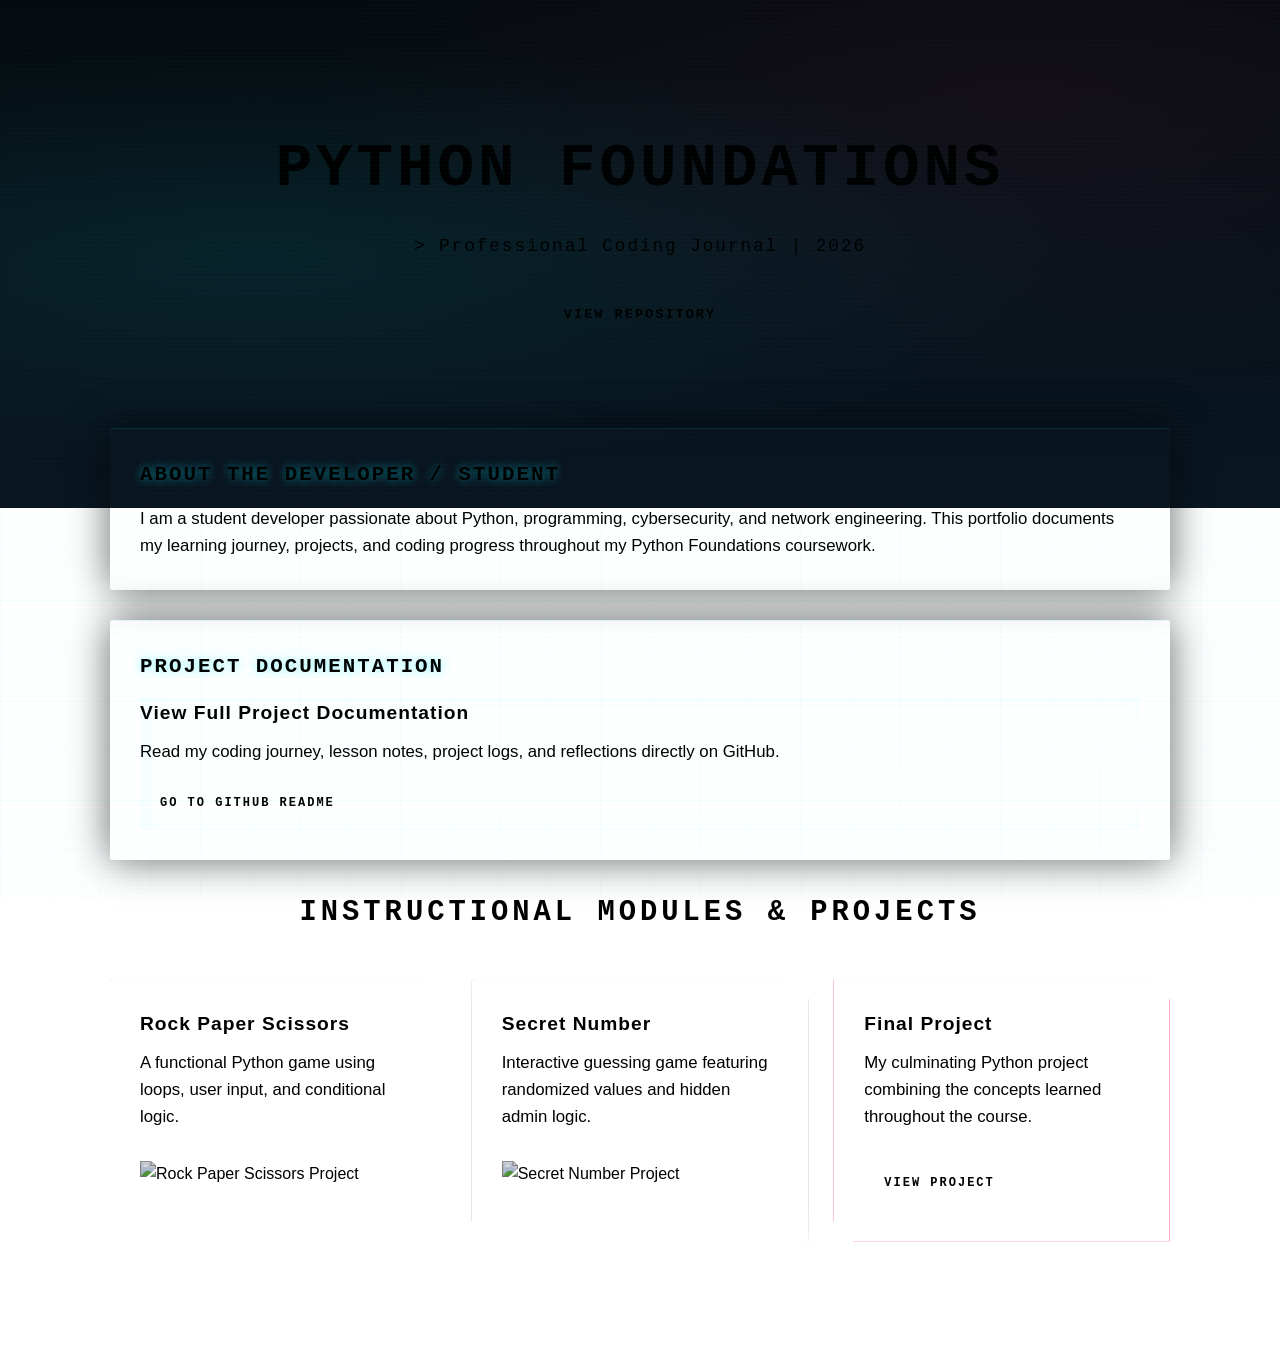
==== index.html @ 59d18d51 "rename Omar.html to index.html" ====
<!DOCTYPE html>
<html lang="en">
<head>
    <meta charset="UTF-8">
    <meta name="viewport" content="width=device-width, initial-scale=1.0">
    <title>Python Foundations Portfolio</title>

    <!-- CSS File -->
    <link rel="stylesheet" href="style.css">
</head>

<body>

    <!-- ================= HERO SECTION ================= -->

    <section class="hero">

        <h1>Python Foundations</h1>

        <p>
            Professional Coding Journal | 2026
        </p>

        <a href="https://github.com/NotProish/Python-learning-class"
           target="_blank"
           class="btn">

           View Repository

        </a>

    </section>

    <!-- ================= MAIN CONTENT ================= -->

    <main class="container">

        <!-- ABOUT SECTION -->

        <section class="card">

            <h2>About the Developer / Student</h2>

            <p>
                I am a student developer passionate about Python,
                programming, cybersecurity, and network engineering.
                This portfolio documents my learning journey,
                projects, and coding progress throughout my
                Python Foundations coursework.
            </p>

        </section>

        <!-- DOCUMENTATION SECTION -->

        <section class="card" id="readme-container">

            <h2>Project Documentation</h2>

            <a href="https://github.com/NotProish/Python-learning-class/blob/main/github/Python-learning-class/README.md"
               target="_blank"
               class="documentation-card">

                <h3>View Full Project Documentation</h3>

                <p>
                    Read my coding journey, lesson notes,
                    project logs, and reflections directly
                    on GitHub.
                </p>

                <span class="btn-small">
                    Go to GitHub README
                </span>

            </a>

        </section>

        <!-- PROJECTS SECTION -->

        <h2 class="section-title">
            Instructional Modules & Projects
        </h2>

        <div class="project-grid">

            <!-- PROJECT 1 -->

            <a href="images/rockpaper.png"
               target="_blank"
               class="card project-card">

                <h3>Rock Paper Scissors</h3>

                <p>
                    A functional Python game using loops,
                    user input, and conditional logic.
                </p>

                <img src="images/rockpaper.png"
                     alt="Rock Paper Scissors Project"
                     class="project-img">

            </a>

            <!-- PROJECT 2 -->

            <a href="images/secretnumber.png"
               target="_blank"
               class="card project-card">

                <h3>Secret Number</h3>

                <p>
                    Interactive guessing game featuring
                    randomized values and hidden admin logic.
                </p>

                <img src="images/secretnumber.png"
                     alt="Secret Number Project"
                     class="project-img">

            </a>

            <!-- FINAL PROJECT -->

            <a href="https://github.com/NotProish/Python-learning-class/tree/main/github/Python-learning-class"
               target="_blank"
               class="card project-card final-project">

                <h3>Final Project</h3>

                <p>
                    My culminating Python project combining
                    the concepts learned throughout the course.
                </p>

                <span class="btn-small">
                    View Project
                </span>

            </a>

        </div>

    </main>

</body>
</html>
---- style.css ----
· CSS
/* =========================
   IMPORTS
========================= */
 
@import url('https://fonts.googleapis.com/css2?family=Share+Tech+Mono&family=Orbitron:wght@400;700;900&family=Rajdhani:wght@400;600;700&display=swap');
 
/* =========================
   CSS VARIABLES
========================= */
 
:root {
    --bg-primary: #050a0e;
    --bg-secondary: #0a1520;
    --bg-card: #0d1b2a;
    --accent-cyan: #00f5ff;
    --accent-green: #39ff14;
    --accent-pink: #ff2d78;
    --accent-dim: #00b8c4;
    --text-primary: #e0f7fa;
    --text-secondary: #7ecfd4;
    --text-muted: #3a6b70;
    --border-glow: rgba(0, 245, 255, 0.3);
    --border-subtle: rgba(0, 245, 255, 0.1);
    --glow-cyan: 0 0 8px #00f5ff, 0 0 20px rgba(0,245,255,0.3);
    --glow-green: 0 0 8px #39ff14, 0 0 20px rgba(57,255,20,0.3);
    --glow-pink: 0 0 8px #ff2d78, 0 0 20px rgba(255,45,120,0.3);
}
 
/* =========================
   GLOBAL STYLES
========================= */
 
* {
    margin: 0;
    padding: 0;
    box-sizing: border-box;
}
 
body {
    font-family: 'Rajdhani', sans-serif;
    background: var(--bg-primary);
    color: var(--text-primary);
    line-height: 1.6;
    overflow-x: hidden;
}
 
/* Scanline overlay effect */
body::before {
    content: '';
    position: fixed;
    top: 0; left: 0;
    width: 100%; height: 100%;
    background: repeating-linear-gradient(
        0deg,
        transparent,
        transparent 2px,
        rgba(0, 245, 255, 0.015) 2px,
        rgba(0, 245, 255, 0.015) 4px
    );
    pointer-events: none;
    z-index: 9999;
}
 
/* Grid background */
body::after {
    content: '';
    position: fixed;
    top: 0; left: 0;
    width: 100%; height: 100%;
    background-image:
        linear-gradient(rgba(0, 245, 255, 0.04) 1px, transparent 1px),
        linear-gradient(90deg, rgba(0, 245, 255, 0.04) 1px, transparent 1px);
    background-size: 50px 50px;
    pointer-events: none;
    z-index: 0;
}
 
/* =========================
   HERO SECTION
========================= */
 
.hero {
    position: relative;
    background:
        radial-gradient(ellipse at 20% 50%, rgba(0, 245, 255, 0.08) 0%, transparent 60%),
        radial-gradient(ellipse at 80% 20%, rgba(255, 45, 120, 0.06) 0%, transparent 50%),
        linear-gradient(180deg, #050a0e 0%, #0a1520 100%);
    color: var(--text-primary);
    text-align: center;
    padding: 120px 20px 160px;
    border-bottom: 1px solid var(--border-subtle);
    overflow: hidden;
    z-index: 1;
}
 
/* Animated corner brackets */
.hero::before {
    content: '';
    position: absolute;
    top: 20px; left: 20px;
    width: 60px; height: 60px;
    border-top: 2px solid var(--accent-cyan);
    border-left: 2px solid var(--accent-cyan);
    box-shadow: var(--glow-cyan);
    animation: pulse-border 3s ease-in-out infinite;
}
 
.hero::after {
    content: '';
    position: absolute;
    bottom: 20px; right: 20px;
    width: 60px; height: 60px;
    border-bottom: 2px solid var(--accent-pink);
    border-right: 2px solid var(--accent-pink);
    box-shadow: var(--glow-pink);
    animation: pulse-border 3s ease-in-out infinite 1.5s;
}
 
@keyframes pulse-border {
    0%, 100% { opacity: 1; }
    50% { opacity: 0.4; }
}
 
.hero h1 {
    font-family: 'Orbitron', monospace;
    font-size: 3.8rem;
    font-weight: 900;
    margin-bottom: 15px;
    letter-spacing: 4px;
    text-transform: uppercase;
    color: var(--accent-cyan);
    text-shadow: var(--glow-cyan);
    animation: glitch-text 6s infinite;
}
 
@keyframes glitch-text {
    0%, 90%, 100% {
        text-shadow: var(--glow-cyan);
        transform: translate(0);
    }
    92% {
        text-shadow: -2px 0 var(--accent-pink), 2px 0 var(--accent-green);
        transform: translate(2px, 0);
    }
    94% {
        text-shadow: 2px 0 var(--accent-pink), -2px 0 var(--accent-green);
        transform: translate(-2px, 0);
    }
    96% {
        text-shadow: var(--glow-cyan);
        transform: translate(0);
    }
}
 
.hero p {
    font-family: 'Share Tech Mono', monospace;
    font-size: 1.1rem;
    color: var(--text-secondary);
    margin-bottom: 30px;
    letter-spacing: 2px;
}
 
.hero p::before {
    content: '> ';
    color: var(--accent-green);
}
 
/* =========================
   BUTTONS
========================= */
 
.btn,
.btn-small {
    display: inline-block;
    text-decoration: none;
    font-weight: 700;
    transition: all 0.3s ease;
    font-family: 'Orbitron', monospace;
    text-transform: uppercase;
    letter-spacing: 2px;
    position: relative;
    overflow: hidden;
}
 
.btn {
    background: transparent;
    color: var(--accent-cyan);
    padding: 14px 32px;
    border: 1px solid var(--accent-cyan);
    border-radius: 2px;
    font-size: 0.85rem;
    box-shadow: var(--glow-cyan), inset 0 0 20px rgba(0,245,255,0.05);
}
 
.btn::before {
    content: '';
    position: absolute;
    top: 0; left: -100%;
    width: 100%; height: 100%;
    background: linear-gradient(90deg, transparent, rgba(0,245,255,0.2), transparent);
    transition: left 0.5s ease;
}
 
.btn:hover::before {
    left: 100%;
}
 
.btn:hover {
    background: rgba(0, 245, 255, 0.1);
    box-shadow: var(--glow-cyan), inset 0 0 30px rgba(0,245,255,0.1);
    transform: translateY(-3px);
    color: white;
}
 
.btn-small {
    margin-top: 18px;
    padding: 10px 20px;
    background: transparent;
    color: var(--accent-green);
    border: 1px solid var(--accent-green);
    border-radius: 2px;
    font-size: 0.75rem;
    box-shadow: var(--glow-green);
}
 
.btn-small:hover {
    background: rgba(57, 255, 20, 0.1);
    transform: translateY(-2px);
    color: white;
}
 
/* =========================
   MAIN CONTAINER
========================= */
 
.container {
    max-width: 1100px;
    margin: -80px auto 80px;
    padding: 0 20px;
    position: relative;
    z-index: 1;
}
 
/* =========================
   CARD STYLING
========================= */
 
.card {
    background: var(--bg-card);
    border-radius: 2px;
    padding: 30px;
    margin-bottom: 30px;
    border: 1px solid var(--border-subtle);
    border-top: 1px solid var(--border-glow);
    box-shadow:
        0 0 40px rgba(0,0,0,0.6),
        inset 0 1px 0 rgba(0,245,255,0.1);
    transition: all 0.3s ease;
    position: relative;
    overflow: hidden;
}
 
/* Animated top bar */
.card::before {
    content: '';
    position: absolute;
    top: 0; left: -100%;
    width: 100%; height: 1px;
    background: linear-gradient(90deg, transparent, var(--accent-cyan), transparent);
    animation: scan-line 4s linear infinite;
}
 
@keyframes scan-line {
    0% { left: -100%; }
    100% { left: 100%; }
}
 
.card:hover {
    border-color: var(--border-glow);
    box-shadow:
        0 0 60px rgba(0,0,0,0.8),
        0 0 20px rgba(0,245,255,0.1),
        inset 0 1px 0 rgba(0,245,255,0.2);
    transform: translateY(-4px);
}
 
/* =========================
   TYPOGRAPHY
========================= */
 
h1, h2, h3 {
    font-weight: 700;
}
 
h2 {
    font-family: 'Orbitron', monospace;
    margin-bottom: 15px;
    color: var(--accent-cyan);
    text-shadow: 0 0 10px rgba(0,245,255,0.5);
    letter-spacing: 2px;
    text-transform: uppercase;
    font-size: 1.3rem;
}
 
h3 {
    font-family: 'Rajdhani', sans-serif;
    margin-bottom: 10px;
    color: var(--text-primary);
    font-size: 1.2rem;
    letter-spacing: 1px;
}
 
p {
    color: var(--text-secondary);
    font-size: 1.05rem;
}
 
.section-title {
    margin: 10px 0 30px;
    text-align: center;
    font-size: 1.8rem;
    font-family: 'Orbitron', monospace;
    color: var(--accent-cyan);
    text-shadow: var(--glow-cyan);
    text-transform: uppercase;
    letter-spacing: 4px;
    position: relative;
}
 
.section-title::after {
    content: '';
    display: block;
    width: 80px;
    height: 1px;
    background: linear-gradient(90deg, transparent, var(--accent-cyan), transparent);
    margin: 12px auto 0;
    box-shadow: var(--glow-cyan);
}
 
/* =========================
   DOCUMENTATION CARD
========================= */
 
.documentation-card {
    display: block;
    text-decoration: none;
    color: inherit;
    border-left: 3px solid var(--accent-cyan);
    background: var(--bg-card);
    box-shadow: inset 4px 0 20px rgba(0,245,255,0.05);
}
 
.documentation-card:hover {
    background: rgba(0, 245, 255, 0.03);
    border-left-color: var(--accent-green);
    box-shadow: inset 4px 0 20px rgba(57,255,20,0.05), var(--glow-cyan);
}
 
/* =========================
   PROJECT GRID
========================= */
 
.project-grid {
    display: grid;
    grid-template-columns: repeat(auto-fit, minmax(300px, 1fr));
    gap: 25px;
}
 
/* =========================
   PROJECT CARDS
========================= */
 
.project-card {
    text-decoration: none;
    color: inherit;
    overflow: hidden;
    clip-path: polygon(0 0, calc(100% - 20px) 0, 100% 20px, 100% 100%, 20px 100%, 0 calc(100% - 20px));
}
 
.project-card:hover {
    transform: translateY(-8px);
    box-shadow:
        0 20px 60px rgba(0,0,0,0.8),
        0 0 30px rgba(0,245,255,0.15);
    border-color: rgba(0,245,255,0.4);
}
 
.project-card p {
    margin-bottom: 15px;
    color: var(--text-secondary);
}
 
/* =========================
   PROJECT IMAGES
========================= */
 
.project-img {
    width: 100%;
    height: 200px;
    object-fit: cover;
    border-radius: 0;
    border: 1px solid var(--border-subtle);
    margin-top: 15px;
    transition: transform 0.4s ease, filter 0.4s ease;
    filter: brightness(0.85) saturate(0.9);
}
 
.project-card:hover .project-img {
    transform: scale(1.04);
    filter: brightness(1) saturate(1.1);
}
 
/* =========================
   FINAL PROJECT SPECIAL
========================= */
 
.final-project {
    border: 1px solid rgba(255, 45, 120, 0.4);
    border-top: 1px solid var(--accent-pink);
    background: linear-gradient(135deg, var(--bg-card) 0%, rgba(255,45,120,0.04) 100%);
}
 
.final-project::before {
    background: linear-gradient(90deg, transparent, var(--accent-pink), transparent);
}
 
.final-project h3 {
    color: var(--accent-pink);
    text-shadow: var(--glow-pink);
}
 
.final-project .btn-small {
    color: var(--accent-pink);
    border-color: var(--accent-pink);
    box-shadow: var(--glow-pink);
}
 
.final-project .btn-small:hover {
    background: rgba(255, 45, 120, 0.1);
}
 
/* =========================
   SCROLLBAR
========================= */
 
::-webkit-scrollbar {
    width: 6px;
}
 
::-webkit-scrollbar-track {
    background: var(--bg-primary);
}
 
::-webkit-scrollbar-thumb {
    background: var(--accent-dim);
    box-shadow: var(--glow-cyan);
}
 
/* =========================
   SELECTION
========================= */
 
::selection {
    background: rgba(0, 245, 255, 0.25);
    color: white;
}
 
/* =========================
   RESPONSIVE DESIGN
========================= */
 
@media (max-width: 768px) {
    .hero {
        padding: 100px 20px 140px;
    }
 
    .hero h1 {
        font-size: 2.4rem;
        letter-spacing: 2px;
    }
 
    .hero p {
        font-size: 0.95rem;
    }
 
    .container {
        margin-top: -60px;
    }
 
    .card {
        padding: 22px;
    }
 
    .section-title {
        font-size: 1.4rem;
        letter-spacing: 2px;
    }
 
    h2 {
        font-size: 1.1rem;
    }
}
 
@media (max-width: 500px) {
    .hero h1 {
        font-size: 1.8rem;
    }
 
    .btn {
        width: 100%;
        max-width: 260px;
    }
 
    .project-img {
        height: 160px;
    }
 
    .project-card {
        clip-path: none;
    }
}
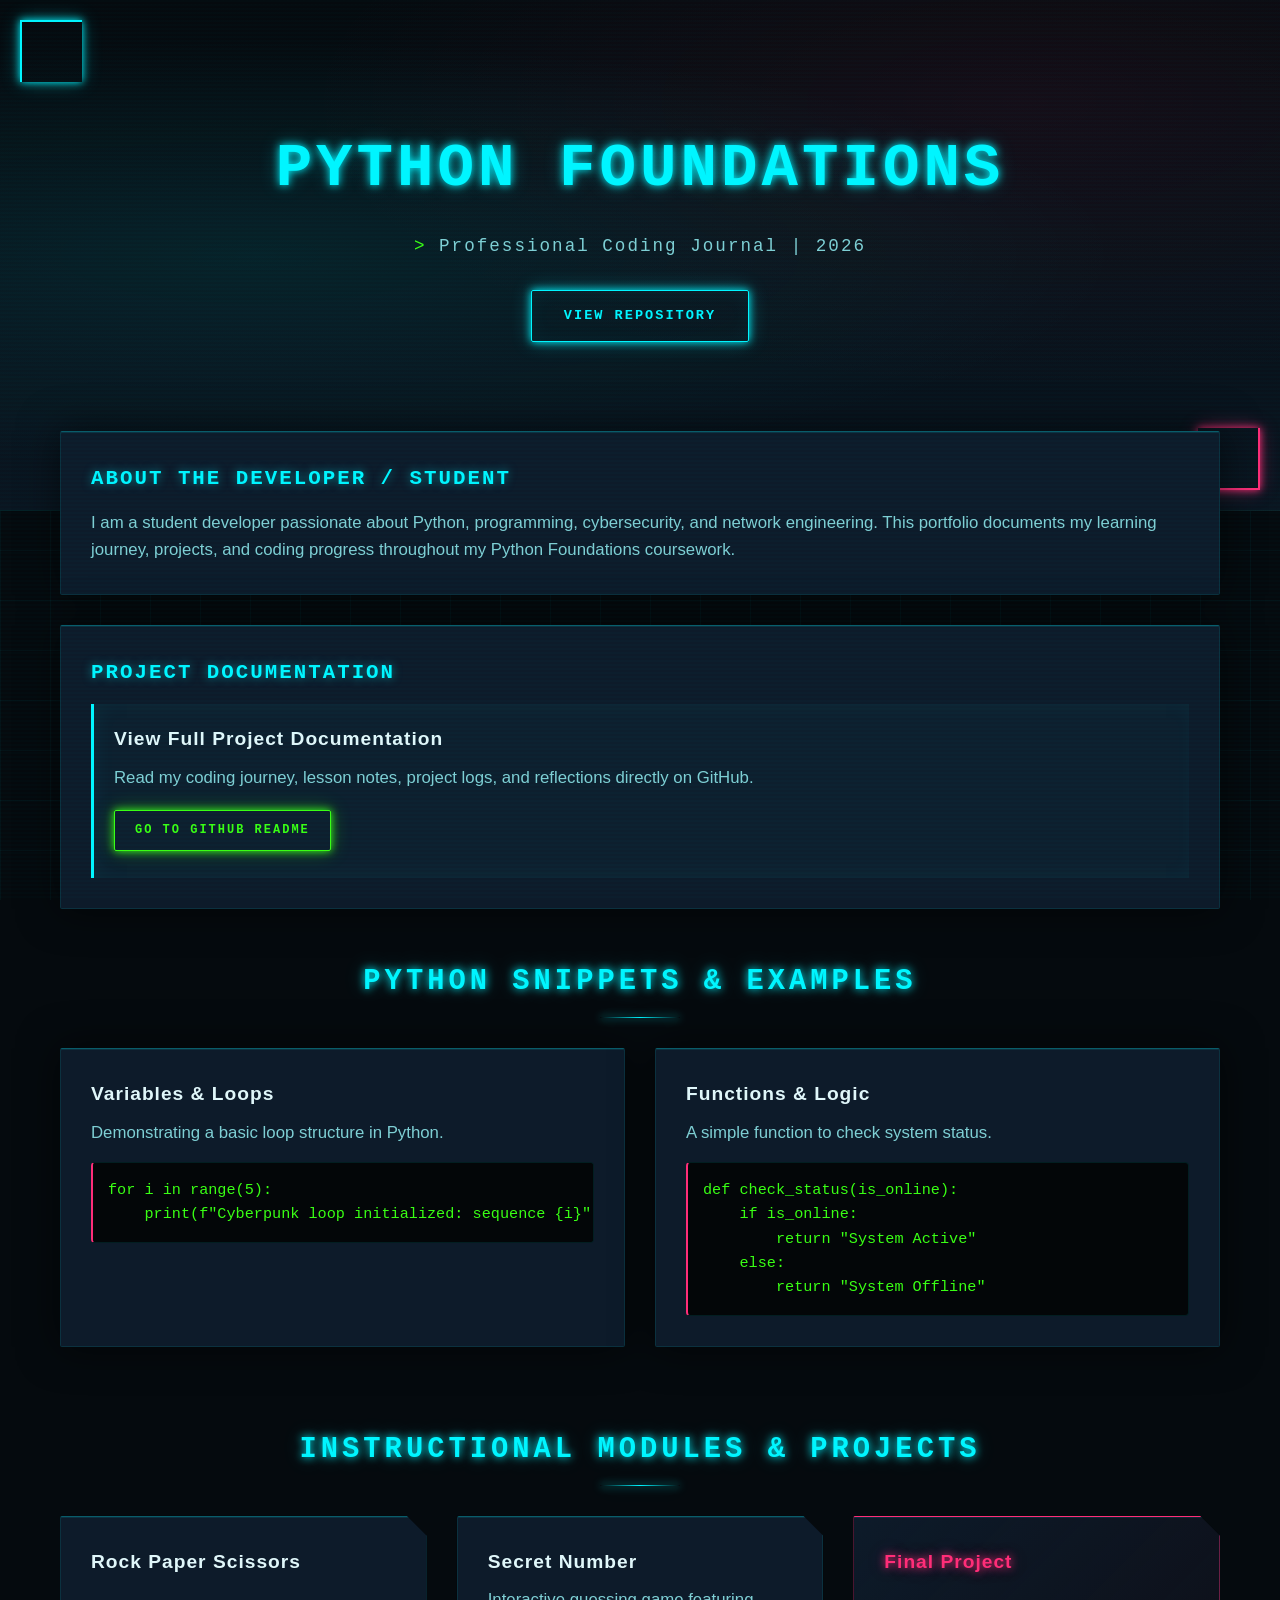
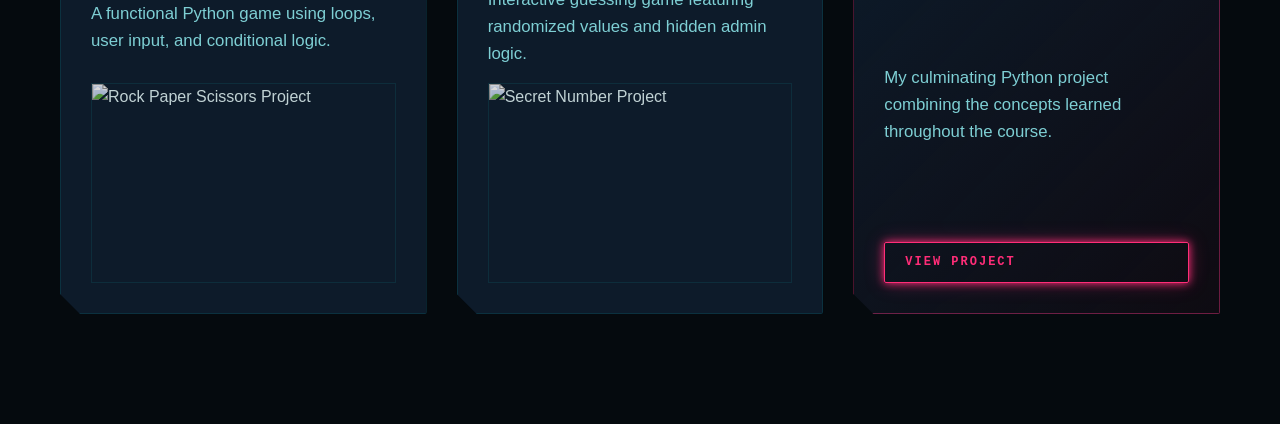
==== commit e3cf9a67: "Ai implementations for simplification and QOL within the website" ====
--- a/index.html
+++ b/index.html
@@ -4,142 +4,84 @@
     <meta charset="UTF-8">
     <meta name="viewport" content="width=device-width, initial-scale=1.0">
     <title>Python Foundations Portfolio</title>
-
-    <!-- CSS File -->
     <link rel="stylesheet" href="style.css">
 </head>
 
 <body>
 
-    <!-- ================= HERO SECTION ================= -->
-
     <section class="hero">
-
         <h1>Python Foundations</h1>
-
-        <p>
-            Professional Coding Journal | 2026
-        </p>
-
-        <a href="https://github.com/NotProish/Python-learning-class"
-           target="_blank"
-           class="btn">
-
-           View Repository
-
+        <p>Professional Coding Journal | 2026</p>
+        <a href="https://github.com/NotProish/Python-learning-class" target="_blank" class="btn">
+            View Repository
         </a>
-
     </section>
-
-    <!-- ================= MAIN CONTENT ================= -->
 
     <main class="container">
 
-        <!-- ABOUT SECTION -->
-
         <section class="card">
-
             <h2>About the Developer / Student</h2>
-
             <p>
-                I am a student developer passionate about Python,
-                programming, cybersecurity, and network engineering.
-                This portfolio documents my learning journey,
-                projects, and coding progress throughout my
-                Python Foundations coursework.
+                I am a student developer passionate about Python, programming, cybersecurity, and network engineering. This portfolio documents my learning journey, projects, and coding progress throughout my Python Foundations coursework.
             </p>
-
         </section>
 
-        <!-- DOCUMENTATION SECTION -->
+        <section class="card" id="readme-container">
+            <h2>Project Documentation</h2>
+            <a href="https://github.com/NotProish/Python-learning-class/blob/main/github/Python-learning-class/README.md" target="_blank" class="documentation-card">
+                <div class="doc-content">
+                    <h3>View Full Project Documentation</h3>
+                    <p>Read my coding journey, lesson notes, project logs, and reflections directly on GitHub.</p>
+                    <span class="btn-small">Go to GitHub README</span>
+                </div>
+            </a>
+        </section>
 
-        <section class="card" id="readme-container">
+        <h2 class="section-title">Python Snippets & Examples</h2>
+        <div class="grid-2col">
+            <div class="card code-card">
+                <h3>Variables & Loops</h3>
+                <p>Demonstrating a basic loop structure in Python.</p>
+                <div class="code-block">
+<pre><code>for i in range(5):
+    print(f"Cyberpunk loop initialized: sequence {i}")
+</code></pre>
+                </div>
+            </div>
 
-            <h2>Project Documentation</h2>
+            <div class="card code-card">
+                <h3>Functions & Logic</h3>
+                <p>A simple function to check system status.</p>
+                <div class="code-block">
+<pre><code>def check_status(is_online):
+    if is_online:
+        return "System Active"
+    else:
+        return "System Offline"
+</code></pre>
+                </div>
+            </div>
+        </div>
 
-            <a href="https://github.com/NotProish/Python-learning-class/blob/main/github/Python-learning-class/README.md"
-               target="_blank"
-               class="documentation-card">
+        <h2 class="section-title">Instructional Modules & Projects</h2>
+        <div class="project-grid">
 
-                <h3>View Full Project Documentation</h3>
-
-                <p>
-                    Read my coding journey, lesson notes,
-                    project logs, and reflections directly
-                    on GitHub.
-                </p>
-
-                <span class="btn-small">
-                    Go to GitHub README
-                </span>
-
+            <a href="images/rockpaper.png" target="_blank" class="card project-card">
+                <h3>Rock Paper Scissors</h3>
+                <p>A functional Python game using loops, user input, and conditional logic.</p>
+                <img src="images/rockpaper.png" alt="Rock Paper Scissors Project" class="project-img">
             </a>
 
-        </section>
-
-        <!-- PROJECTS SECTION -->
-
-        <h2 class="section-title">
-            Instructional Modules & Projects
-        </h2>
-
-        <div class="project-grid">
-
-            <!-- PROJECT 1 -->
-
-            <a href="images/rockpaper.png"
-               target="_blank"
-               class="card project-card">
-
-                <h3>Rock Paper Scissors</h3>
-
-                <p>
-                    A functional Python game using loops,
-                    user input, and conditional logic.
-                </p>
-
-                <img src="images/rockpaper.png"
-                     alt="Rock Paper Scissors Project"
-                     class="project-img">
-
+            <a href="images/secretnumber.png" target="_blank" class="card project-card">
+                <h3>Secret Number</h3>
+                <p>Interactive guessing game featuring randomized values and hidden admin logic.</p>
+                <img src="images/secretnumber.png" alt="Secret Number Project" class="project-img">
             </a>
 
-            <!-- PROJECT 2 -->
-
-            <a href="images/secretnumber.png"
-               target="_blank"
-               class="card project-card">
-
-                <h3>Secret Number</h3>
-
-                <p>
-                    Interactive guessing game featuring
-                    randomized values and hidden admin logic.
-                </p>
-
-                <img src="images/secretnumber.png"
-                     alt="Secret Number Project"
-                     class="project-img">
-
-            </a>
-
-            <!-- FINAL PROJECT -->
-
-            <a href="https://github.com/NotProish/Python-learning-class/tree/main/github/Python-learning-class"
-               target="_blank"
-               class="card project-card final-project">
-
+            <a href="https://github.com/NotProish/Python-learning-class/tree/main/github/Python-learning-class" target="_blank" class="card project-card final-project">
                 <h3>Final Project</h3>
-
-                <p>
-                    My culminating Python project combining
-                    the concepts learned throughout the course.
-                </p>
-
-                <span class="btn-small">
-                    View Project
-                </span>
-
+                <p>My culminating Python project combining the concepts learned throughout the course.</p>
+                <span class="btn-small">View Project</span>
             </a>
 
         </div>
--- a/style.css
+++ b/style.css
@@ -1,18 +1,16 @@
- · CSS
 /* =========================
    IMPORTS
 ========================= */
- 
 @import url('https://fonts.googleapis.com/css2?family=Share+Tech+Mono&family=Orbitron:wght@400;700;900&family=Rajdhani:wght@400;600;700&display=swap');
- 
+
 /* =========================
    CSS VARIABLES
 ========================= */
- 
 :root {
     --bg-primary: #050a0e;
     --bg-secondary: #0a1520;
     --bg-card: #0d1b2a;
+    --bg-code: #030608;
     --accent-cyan: #00f5ff;
     --accent-green: #39ff14;
     --accent-pink: #ff2d78;
@@ -26,17 +24,16 @@
     --glow-green: 0 0 8px #39ff14, 0 0 20px rgba(57,255,20,0.3);
     --glow-pink: 0 0 8px #ff2d78, 0 0 20px rgba(255,45,120,0.3);
 }
- 
+
 /* =========================
    GLOBAL STYLES
 ========================= */
- 
 * {
     margin: 0;
     padding: 0;
     box-sizing: border-box;
 }
- 
+
 body {
     font-family: 'Rajdhani', sans-serif;
     background: var(--bg-primary);
@@ -44,7 +41,7 @@
     line-height: 1.6;
     overflow-x: hidden;
 }
- 
+
 /* Scanline overlay effect */
 body::before {
     content: '';
@@ -61,7 +58,7 @@
     pointer-events: none;
     z-index: 9999;
 }
- 
+
 /* Grid background */
 body::after {
     content: '';
@@ -75,11 +72,10 @@
     pointer-events: none;
     z-index: 0;
 }
- 
+
 /* =========================
    HERO SECTION
 ========================= */
- 
 .hero {
     position: relative;
     background:
@@ -93,8 +89,7 @@
     overflow: hidden;
     z-index: 1;
 }
- 
-/* Animated corner brackets */
+
 .hero::before {
     content: '';
     position: absolute;
@@ -105,7 +100,7 @@
     box-shadow: var(--glow-cyan);
     animation: pulse-border 3s ease-in-out infinite;
 }
- 
+
 .hero::after {
     content: '';
     position: absolute;
@@ -116,12 +111,12 @@
     box-shadow: var(--glow-pink);
     animation: pulse-border 3s ease-in-out infinite 1.5s;
 }
- 
+
 @keyframes pulse-border {
     0%, 100% { opacity: 1; }
     50% { opacity: 0.4; }
 }
- 
+
 .hero h1 {
     font-family: 'Orbitron', monospace;
     font-size: 3.8rem;
@@ -133,26 +128,14 @@
     text-shadow: var(--glow-cyan);
     animation: glitch-text 6s infinite;
 }
- 
+
 @keyframes glitch-text {
-    0%, 90%, 100% {
-        text-shadow: var(--glow-cyan);
-        transform: translate(0);
-    }
-    92% {
-        text-shadow: -2px 0 var(--accent-pink), 2px 0 var(--accent-green);
-        transform: translate(2px, 0);
-    }
-    94% {
-        text-shadow: 2px 0 var(--accent-pink), -2px 0 var(--accent-green);
-        transform: translate(-2px, 0);
-    }
-    96% {
-        text-shadow: var(--glow-cyan);
-        transform: translate(0);
-    }
-}
- 
+    0%, 90%, 100% { text-shadow: var(--glow-cyan); transform: translate(0); }
+    92% { text-shadow: -2px 0 var(--accent-pink), 2px 0 var(--accent-green); transform: translate(2px, 0); }
+    94% { text-shadow: 2px 0 var(--accent-pink), -2px 0 var(--accent-green); transform: translate(-2px, 0); }
+    96% { text-shadow: var(--glow-cyan); transform: translate(0); }
+}
+
 .hero p {
     font-family: 'Share Tech Mono', monospace;
     font-size: 1.1rem;
@@ -160,18 +143,16 @@
     margin-bottom: 30px;
     letter-spacing: 2px;
 }
- 
+
 .hero p::before {
     content: '> ';
     color: var(--accent-green);
 }
- 
+
 /* =========================
    BUTTONS
 ========================= */
- 
-.btn,
-.btn-small {
+.btn, .btn-small {
     display: inline-block;
     text-decoration: none;
     font-weight: 700;
@@ -182,7 +163,7 @@
     position: relative;
     overflow: hidden;
 }
- 
+
 .btn {
     background: transparent;
     color: var(--accent-cyan);
@@ -192,7 +173,7 @@
     font-size: 0.85rem;
     box-shadow: var(--glow-cyan), inset 0 0 20px rgba(0,245,255,0.05);
 }
- 
+
 .btn::before {
     content: '';
     position: absolute;
@@ -201,18 +182,16 @@
     background: linear-gradient(90deg, transparent, rgba(0,245,255,0.2), transparent);
     transition: left 0.5s ease;
 }
- 
-.btn:hover::before {
-    left: 100%;
-}
- 
+
+.btn:hover::before { left: 100%; }
+
 .btn:hover {
     background: rgba(0, 245, 255, 0.1);
     box-shadow: var(--glow-cyan), inset 0 0 30px rgba(0,245,255,0.1);
     transform: translateY(-3px);
     color: white;
 }
- 
+
 .btn-small {
     margin-top: 18px;
     padding: 10px 20px;
@@ -223,45 +202,41 @@
     font-size: 0.75rem;
     box-shadow: var(--glow-green);
 }
- 
+
 .btn-small:hover {
     background: rgba(57, 255, 20, 0.1);
     transform: translateY(-2px);
     color: white;
 }
- 
+
 /* =========================
    MAIN CONTAINER
 ========================= */
- 
 .container {
-    max-width: 1100px;
+    max-width: 1200px; /* Widened for more space */
     margin: -80px auto 80px;
     padding: 0 20px;
     position: relative;
     z-index: 1;
 }
- 
+
 /* =========================
    CARD STYLING
 ========================= */
- 
 .card {
     background: var(--bg-card);
+    color: var(--text-primary); /* Enforces dark theme text */
     border-radius: 2px;
     padding: 30px;
     margin-bottom: 30px;
     border: 1px solid var(--border-subtle);
     border-top: 1px solid var(--border-glow);
-    box-shadow:
-        0 0 40px rgba(0,0,0,0.6),
-        inset 0 1px 0 rgba(0,245,255,0.1);
+    box-shadow: 0 0 40px rgba(0,0,0,0.6), inset 0 1px 0 rgba(0,245,255,0.1);
     transition: all 0.3s ease;
     position: relative;
     overflow: hidden;
 }
- 
-/* Animated top bar */
+
 .card::before {
     content: '';
     position: absolute;
@@ -270,29 +245,23 @@
     background: linear-gradient(90deg, transparent, var(--accent-cyan), transparent);
     animation: scan-line 4s linear infinite;
 }
- 
+
 @keyframes scan-line {
     0% { left: -100%; }
     100% { left: 100%; }
 }
- 
+
 .card:hover {
     border-color: var(--border-glow);
-    box-shadow:
-        0 0 60px rgba(0,0,0,0.8),
-        0 0 20px rgba(0,245,255,0.1),
-        inset 0 1px 0 rgba(0,245,255,0.2);
+    box-shadow: 0 0 60px rgba(0,0,0,0.8), 0 0 20px rgba(0,245,255,0.1), inset 0 1px 0 rgba(0,245,255,0.2);
     transform: translateY(-4px);
 }
- 
+
 /* =========================
    TYPOGRAPHY
 ========================= */
- 
-h1, h2, h3 {
-    font-weight: 700;
-}
- 
+h1, h2, h3 { font-weight: 700; }
+
 h2 {
     font-family: 'Orbitron', monospace;
     margin-bottom: 15px;
@@ -302,7 +271,7 @@
     text-transform: uppercase;
     font-size: 1.3rem;
 }
- 
+
 h3 {
     font-family: 'Rajdhani', sans-serif;
     margin-bottom: 10px;
@@ -310,14 +279,14 @@
     font-size: 1.2rem;
     letter-spacing: 1px;
 }
- 
+
 p {
     color: var(--text-secondary);
     font-size: 1.05rem;
 }
- 
+
 .section-title {
-    margin: 10px 0 30px;
+    margin: 50px 0 30px; /* Increased top margin for spacing */
     text-align: center;
     font-size: 1.8rem;
     font-family: 'Orbitron', monospace;
@@ -327,7 +296,7 @@
     letter-spacing: 4px;
     position: relative;
 }
- 
+
 .section-title::after {
     content: '';
     display: block;
@@ -337,64 +306,86 @@
     margin: 12px auto 0;
     box-shadow: var(--glow-cyan);
 }
- 
+
 /* =========================
    DOCUMENTATION CARD
 ========================= */
- 
 .documentation-card {
     display: block;
     text-decoration: none;
     color: inherit;
+    background: rgba(0, 245, 255, 0.02);
     border-left: 3px solid var(--accent-cyan);
-    background: var(--bg-card);
     box-shadow: inset 4px 0 20px rgba(0,245,255,0.05);
-}
- 
+    transition: all 0.3s ease;
+}
+
+.doc-content {
+    padding: 20px;
+}
+
 .documentation-card:hover {
-    background: rgba(0, 245, 255, 0.03);
+    background: rgba(0, 245, 255, 0.05);
     border-left-color: var(--accent-green);
     box-shadow: inset 4px 0 20px rgba(57,255,20,0.05), var(--glow-cyan);
 }
- 
-/* =========================
-   PROJECT GRID
-========================= */
- 
+
+/* =========================
+   GRIDS & LAYOUTS
+========================= */
 .project-grid {
     display: grid;
     grid-template-columns: repeat(auto-fit, minmax(300px, 1fr));
-    gap: 25px;
-}
- 
+    gap: 30px; /* Increased gap */
+}
+
+.grid-2col {
+    display: grid;
+    grid-template-columns: repeat(auto-fit, minmax(400px, 1fr));
+    gap: 30px;
+}
+
+/* =========================
+   CODE SNIPPETS
+========================= */
+.code-card {
+    display: flex;
+    flex-direction: column;
+}
+
+.code-block {
+    background: var(--bg-code);
+    padding: 15px;
+    border-radius: 4px;
+    border: 1px solid var(--border-subtle);
+    margin-top: 15px;
+    overflow-x: auto;
+    border-left: 2px solid var(--accent-pink);
+}
+
+.code-block pre {
+    font-family: 'Share Tech Mono', monospace;
+    font-size: 0.95rem;
+    color: var(--accent-green);
+}
+
 /* =========================
    PROJECT CARDS
 ========================= */
- 
 .project-card {
     text-decoration: none;
-    color: inherit;
-    overflow: hidden;
+    display: flex;
+    flex-direction: column;
+    justify-content: space-between;
     clip-path: polygon(0 0, calc(100% - 20px) 0, 100% 20px, 100% 100%, 20px 100%, 0 calc(100% - 20px));
 }
- 
+
 .project-card:hover {
     transform: translateY(-8px);
-    box-shadow:
-        0 20px 60px rgba(0,0,0,0.8),
-        0 0 30px rgba(0,245,255,0.15);
+    box-shadow: 0 20px 60px rgba(0,0,0,0.8), 0 0 30px rgba(0,245,255,0.15);
     border-color: rgba(0,245,255,0.4);
 }
- 
-.project-card p {
-    margin-bottom: 15px;
-    color: var(--text-secondary);
-}
- 
-/* =========================
-   PROJECT IMAGES
-========================= */
- 
+
 .project-img {
     width: 100%;
     height: 200px;
@@ -405,119 +396,54 @@
     transition: transform 0.4s ease, filter 0.4s ease;
     filter: brightness(0.85) saturate(0.9);
 }
- 
+
 .project-card:hover .project-img {
     transform: scale(1.04);
     filter: brightness(1) saturate(1.1);
 }
- 
+
 /* =========================
    FINAL PROJECT SPECIAL
 ========================= */
- 
 .final-project {
     border: 1px solid rgba(255, 45, 120, 0.4);
     border-top: 1px solid var(--accent-pink);
     background: linear-gradient(135deg, var(--bg-card) 0%, rgba(255,45,120,0.04) 100%);
 }
- 
+
 .final-project::before {
     background: linear-gradient(90deg, transparent, var(--accent-pink), transparent);
 }
- 
-.final-project h3 {
-    color: var(--accent-pink);
-    text-shadow: var(--glow-pink);
-}
- 
-.final-project .btn-small {
-    color: var(--accent-pink);
-    border-color: var(--accent-pink);
-    box-shadow: var(--glow-pink);
-}
- 
-.final-project .btn-small:hover {
-    background: rgba(255, 45, 120, 0.1);
-}
- 
-/* =========================
-   SCROLLBAR
-========================= */
- 
-::-webkit-scrollbar {
-    width: 6px;
-}
- 
-::-webkit-scrollbar-track {
-    background: var(--bg-primary);
-}
- 
-::-webkit-scrollbar-thumb {
-    background: var(--accent-dim);
-    box-shadow: var(--glow-cyan);
-}
- 
-/* =========================
-   SELECTION
-========================= */
- 
-::selection {
-    background: rgba(0, 245, 255, 0.25);
-    color: white;
-}
- 
+
+.final-project h3 { color: var(--accent-pink); text-shadow: var(--glow-pink); }
+.final-project .btn-small { color: var(--accent-pink); border-color: var(--accent-pink); box-shadow: var(--glow-pink); }
+.final-project .btn-small:hover { background: rgba(255, 45, 120, 0.1); }
+
+/* =========================
+   SCROLLBAR & SELECTION
+========================= */
+::-webkit-scrollbar { width: 6px; }
+::-webkit-scrollbar-track { background: var(--bg-primary); }
+::-webkit-scrollbar-thumb { background: var(--accent-dim); box-shadow: var(--glow-cyan); }
+::selection { background: rgba(0, 245, 255, 0.25); color: white; }
+
 /* =========================
    RESPONSIVE DESIGN
 ========================= */
- 
 @media (max-width: 768px) {
-    .hero {
-        padding: 100px 20px 140px;
-    }
- 
-    .hero h1 {
-        font-size: 2.4rem;
-        letter-spacing: 2px;
-    }
- 
-    .hero p {
-        font-size: 0.95rem;
-    }
- 
-    .container {
-        margin-top: -60px;
-    }
- 
-    .card {
-        padding: 22px;
-    }
- 
-    .section-title {
-        font-size: 1.4rem;
-        letter-spacing: 2px;
-    }
- 
-    h2 {
-        font-size: 1.1rem;
-    }
-}
- 
+    .hero { padding: 100px 20px 140px; }
+    .hero h1 { font-size: 2.4rem; letter-spacing: 2px; }
+    .hero p { font-size: 0.95rem; }
+    .container { margin-top: -60px; }
+    .card { padding: 22px; }
+    .section-title { font-size: 1.4rem; letter-spacing: 2px; }
+    h2 { font-size: 1.1rem; }
+    .grid-2col { grid-template-columns: 1fr; }
+}
+
 @media (max-width: 500px) {
-    .hero h1 {
-        font-size: 1.8rem;
-    }
- 
-    .btn {
-        width: 100%;
-        max-width: 260px;
-    }
- 
-    .project-img {
-        height: 160px;
-    }
- 
-    .project-card {
-        clip-path: none;
-    }
-}
- +    .hero h1 { font-size: 1.8rem; }
+    .btn { width: 100%; max-width: 260px; }
+    .project-img { height: 160px; }
+    .project-card { clip-path: none; }
+}
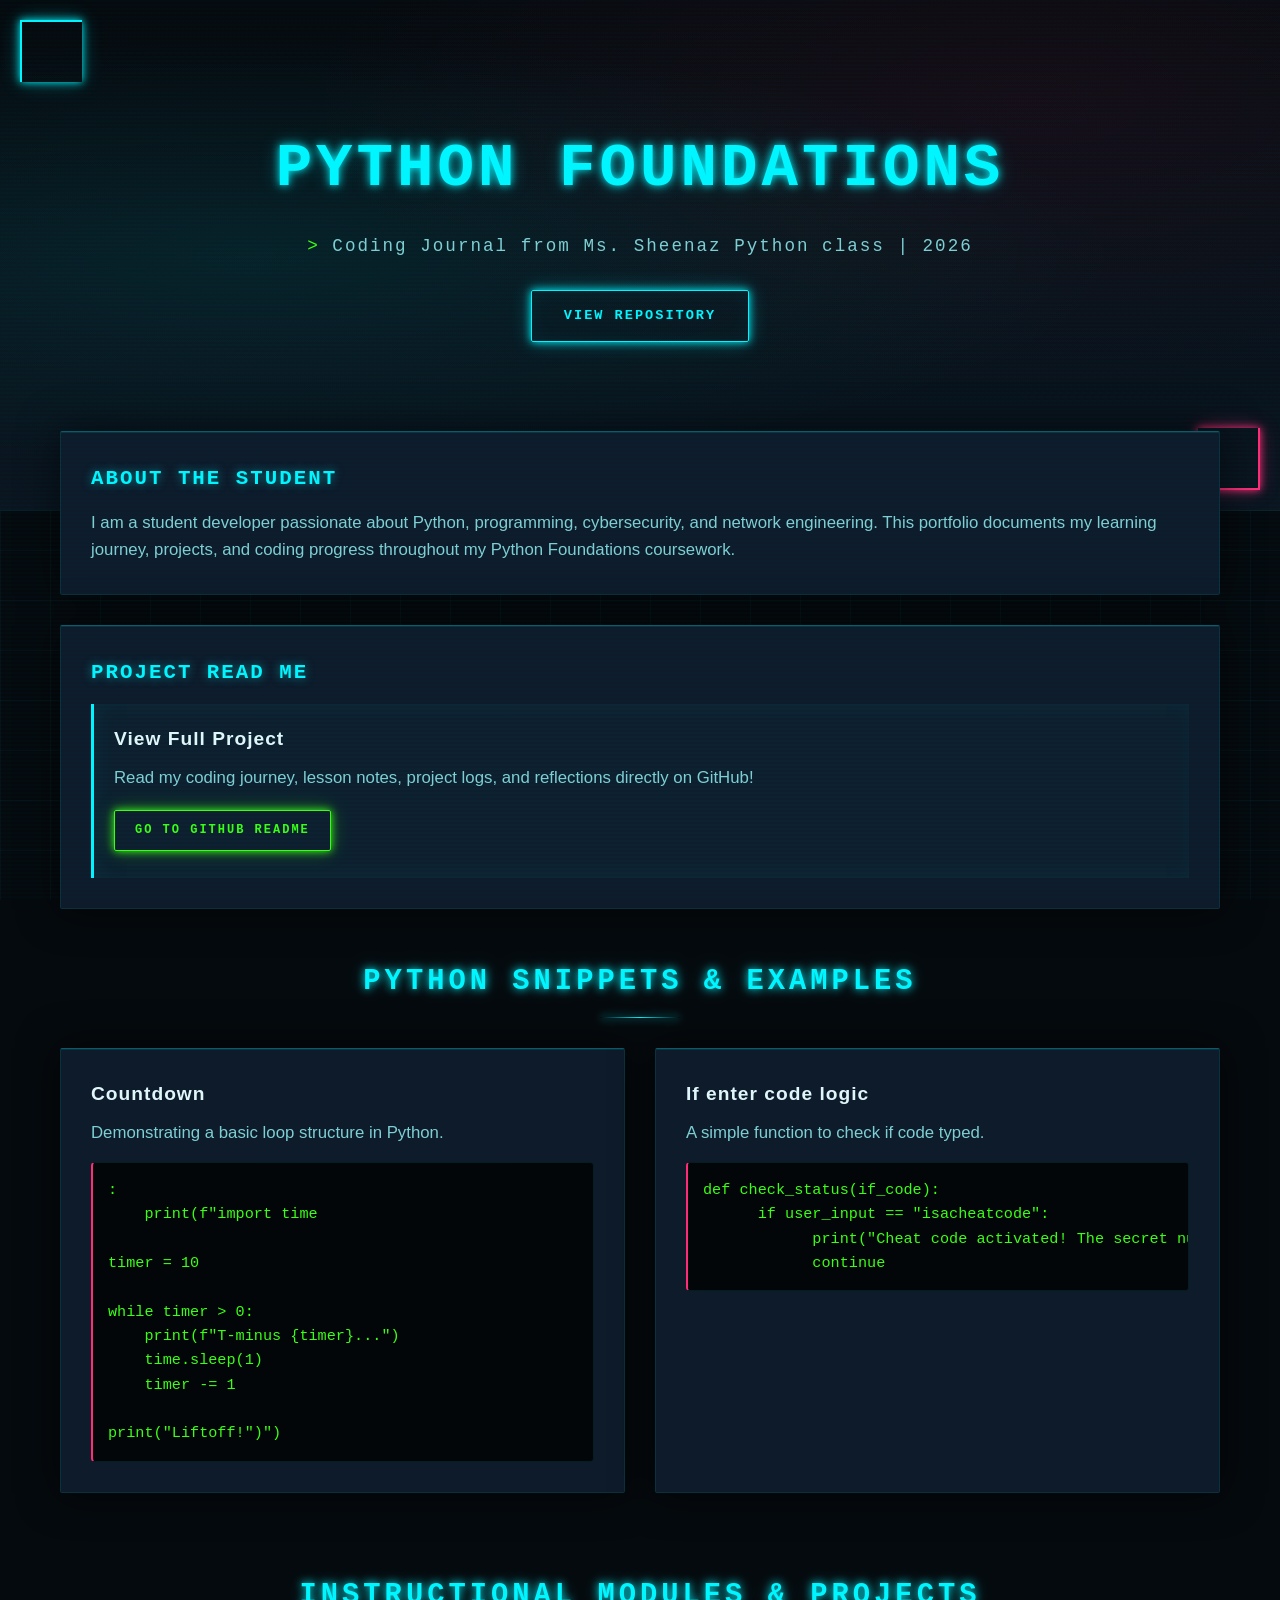
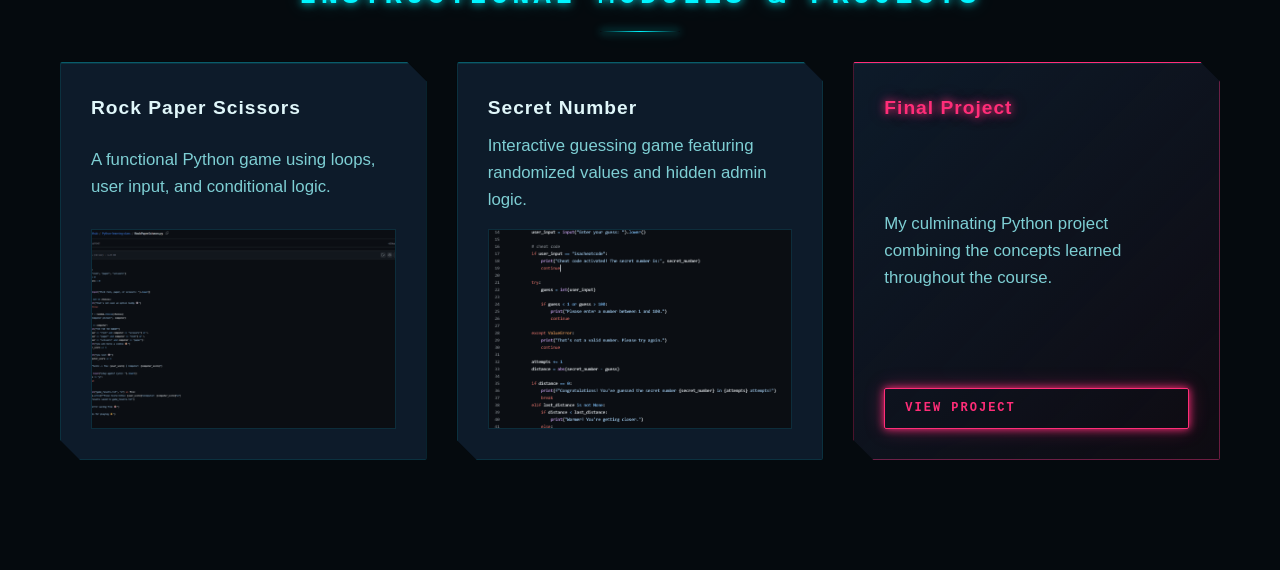
==== commit 2a7f9cc5: "Added more personal implementations and fixed images" ====
--- a/index.html
+++ b/index.html
@@ -11,7 +11,7 @@
 
     <section class="hero">
         <h1>Python Foundations</h1>
-        <p>Professional Coding Journal | 2026</p>
+        <p> Coding Journal from Ms. Sheenaz Python class | 2026</p>
         <a href="https://github.com/NotProish/Python-learning-class" target="_blank" class="btn">
             View Repository
         </a>
@@ -20,18 +20,18 @@
     <main class="container">
 
         <section class="card">
-            <h2>About the Developer / Student</h2>
+            <h2>About the Student</h2>
             <p>
                 I am a student developer passionate about Python, programming, cybersecurity, and network engineering. This portfolio documents my learning journey, projects, and coding progress throughout my Python Foundations coursework.
             </p>
         </section>
 
         <section class="card" id="readme-container">
-            <h2>Project Documentation</h2>
+            <h2>Project Read me</h2>
             <a href="https://github.com/NotProish/Python-learning-class/blob/main/github/Python-learning-class/README.md" target="_blank" class="documentation-card">
                 <div class="doc-content">
-                    <h3>View Full Project Documentation</h3>
-                    <p>Read my coding journey, lesson notes, project logs, and reflections directly on GitHub.</p>
+                    <h3>View Full Project</h3>
+                    <p>Read my coding journey, lesson notes, project logs, and reflections directly on GitHub!</p>
                     <span class="btn-small">Go to GitHub README</span>
                 </div>
             </a>
@@ -40,24 +40,32 @@
         <h2 class="section-title">Python Snippets & Examples</h2>
         <div class="grid-2col">
             <div class="card code-card">
-                <h3>Variables & Loops</h3>
+                <h3>Countdown</h3>
                 <p>Demonstrating a basic loop structure in Python.</p>
                 <div class="code-block">
-<pre><code>for i in range(5):
-    print(f"Cyberpunk loop initialized: sequence {i}")
+<pre><code>:
+    print(f"import time
+
+timer = 10 
+
+while timer > 0:
+    print(f"T-minus {timer}...")
+    time.sleep(1)
+    timer -= 1
+
+print("Liftoff!")")
 </code></pre>
                 </div>
             </div>
 
             <div class="card code-card">
-                <h3>Functions & Logic</h3>
-                <p>A simple function to check system status.</p>
+                <h3>If enter code logic</h3>
+                <p>A simple function to check if code typed.</p>
                 <div class="code-block">
-<pre><code>def check_status(is_online):
-    if is_online:
-        return "System Active"
-    else:
-        return "System Offline"
+<pre><code>def check_status(if_code):
+      if user_input == "isacheatcode":
+            print("Cheat code activated! The secret number is:", secret_number)
+            continue
 </code></pre>
                 </div>
             </div>
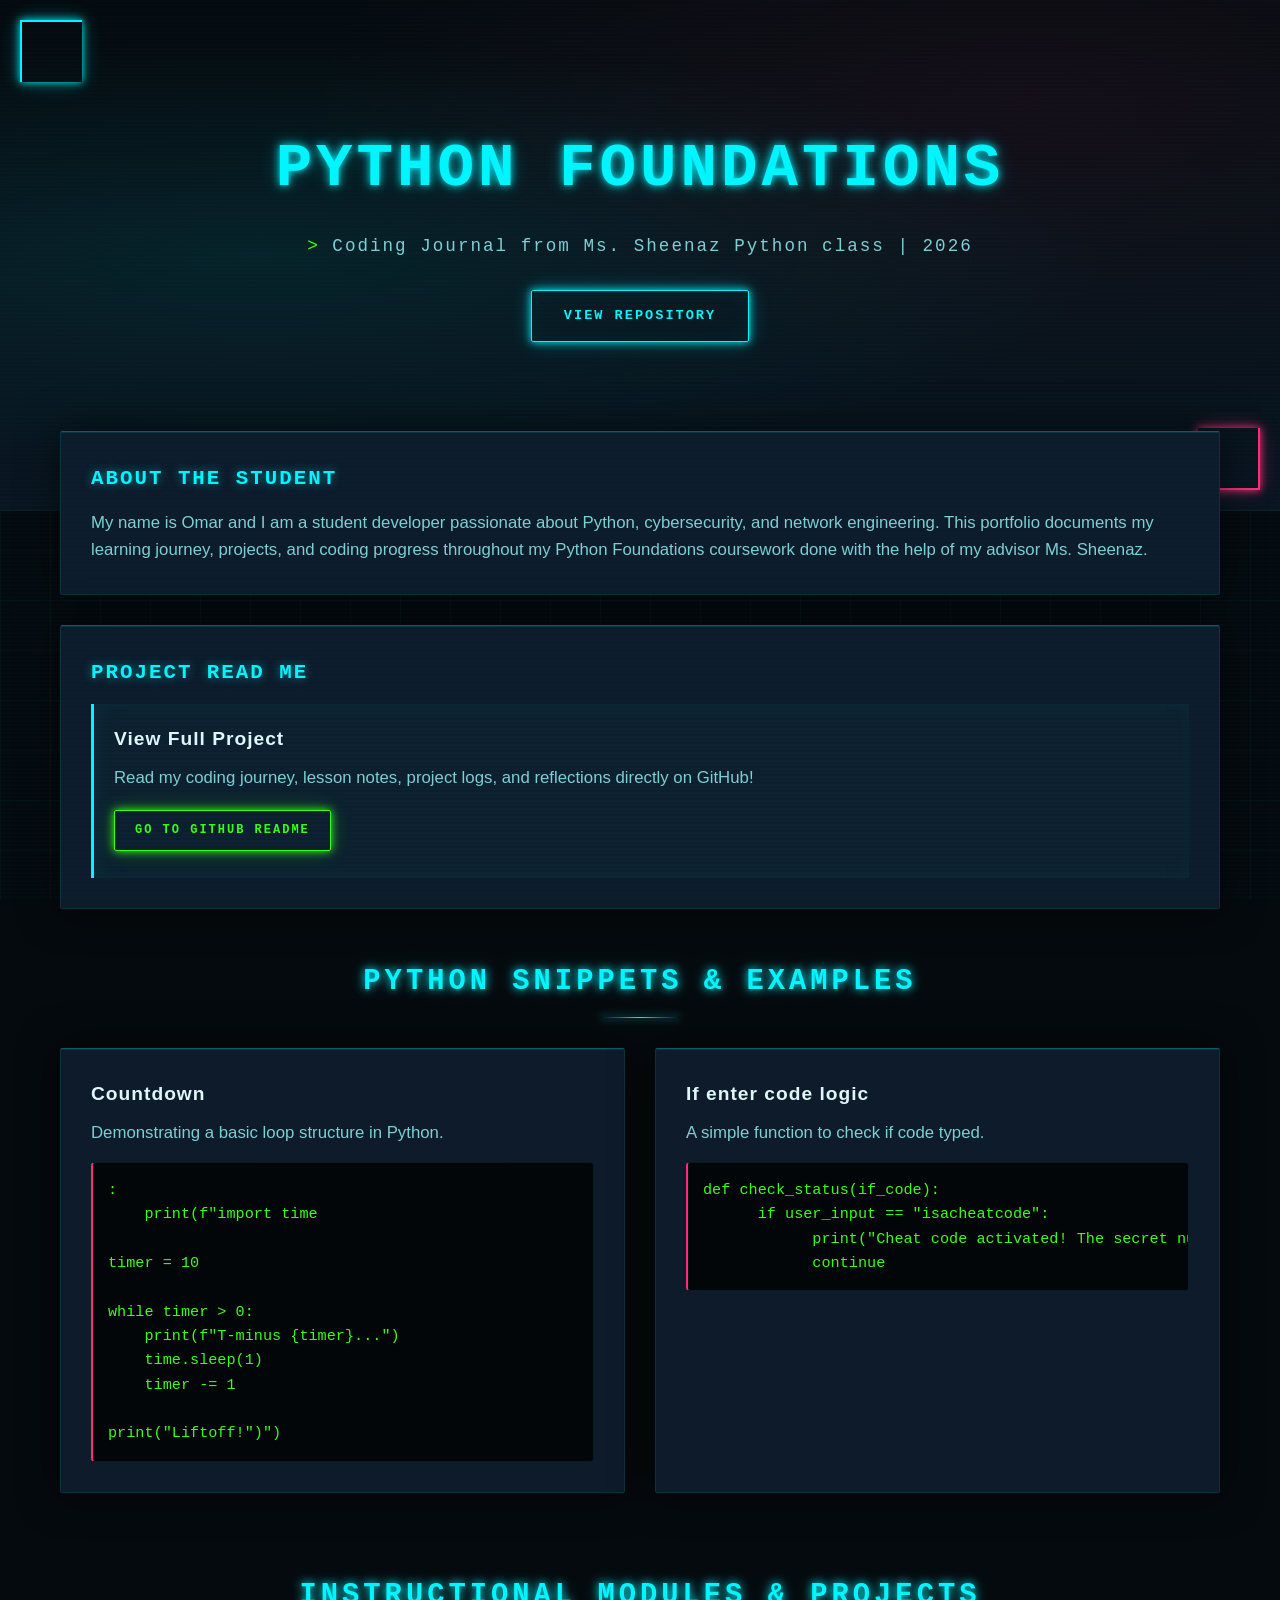
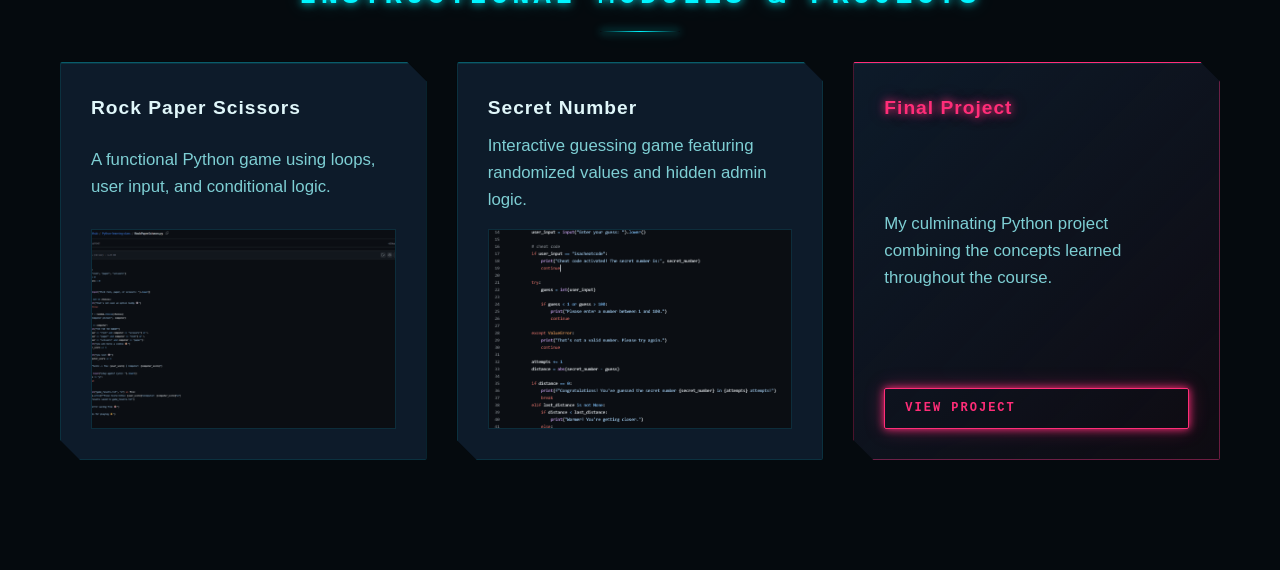
==== commit b766a13b: "Implemented mention of name and who my advisor was for the project" ====
--- a/index.html
+++ b/index.html
@@ -22,7 +22,7 @@
         <section class="card">
             <h2>About the Student</h2>
             <p>
-                I am a student developer passionate about Python, programming, cybersecurity, and network engineering. This portfolio documents my learning journey, projects, and coding progress throughout my Python Foundations coursework.
+                My name is Omar and I am a student developer passionate about Python, cybersecurity, and network engineering. This portfolio documents my learning journey, projects, and coding progress throughout my Python Foundations coursework done with the help of my advisor Ms. Sheenaz.
             </p>
         </section>
 
